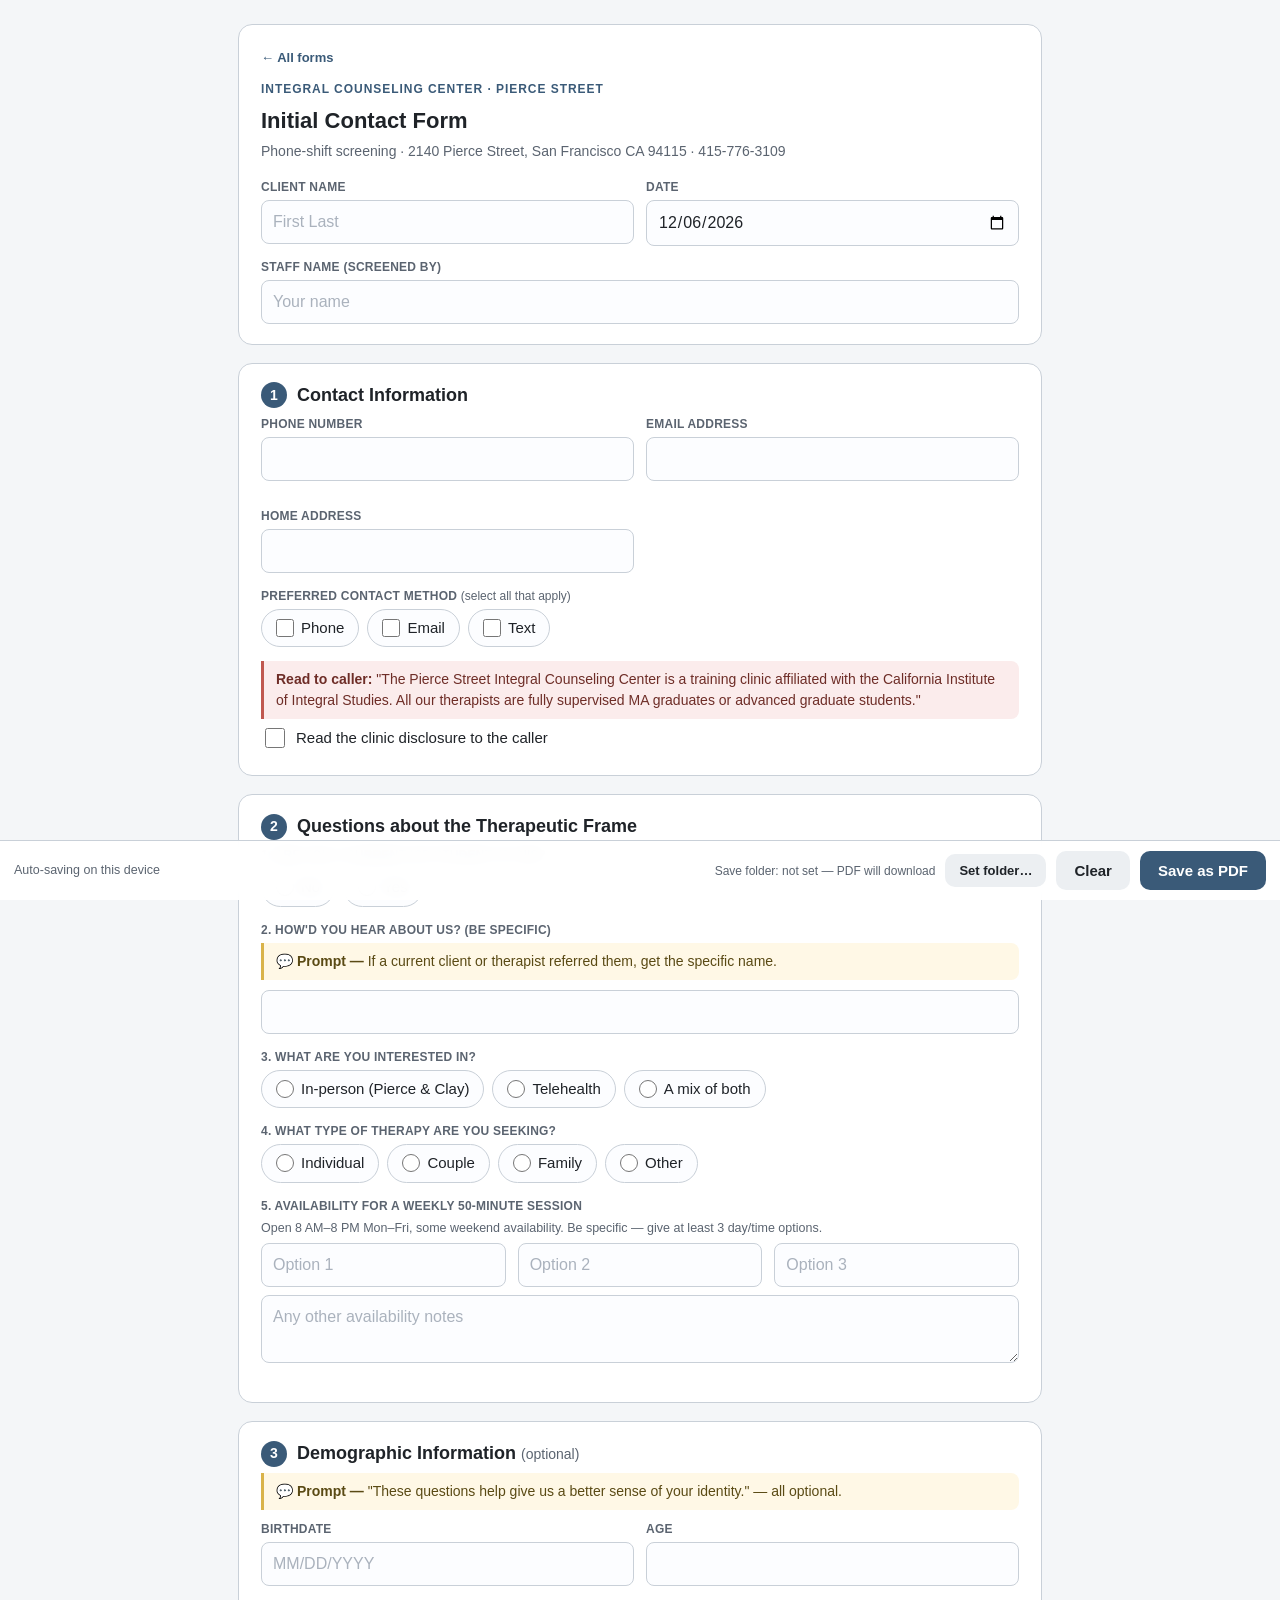
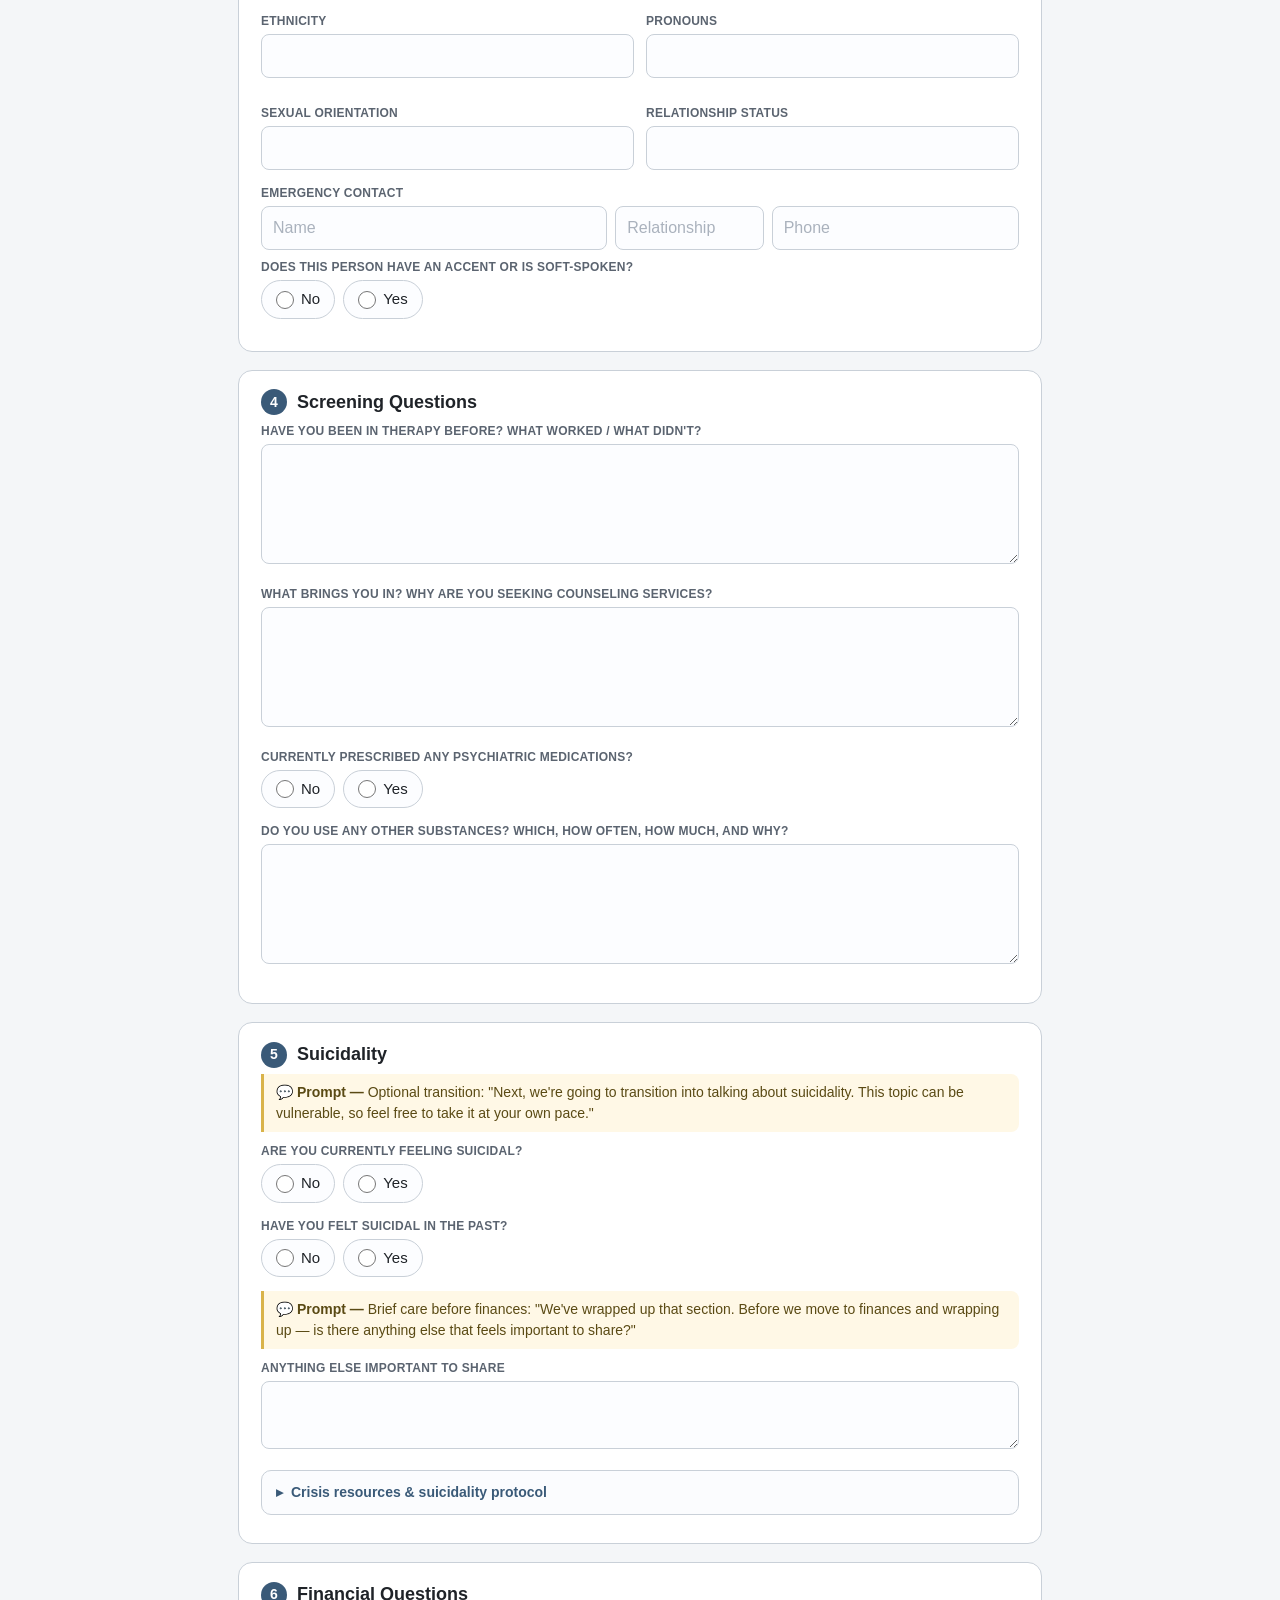
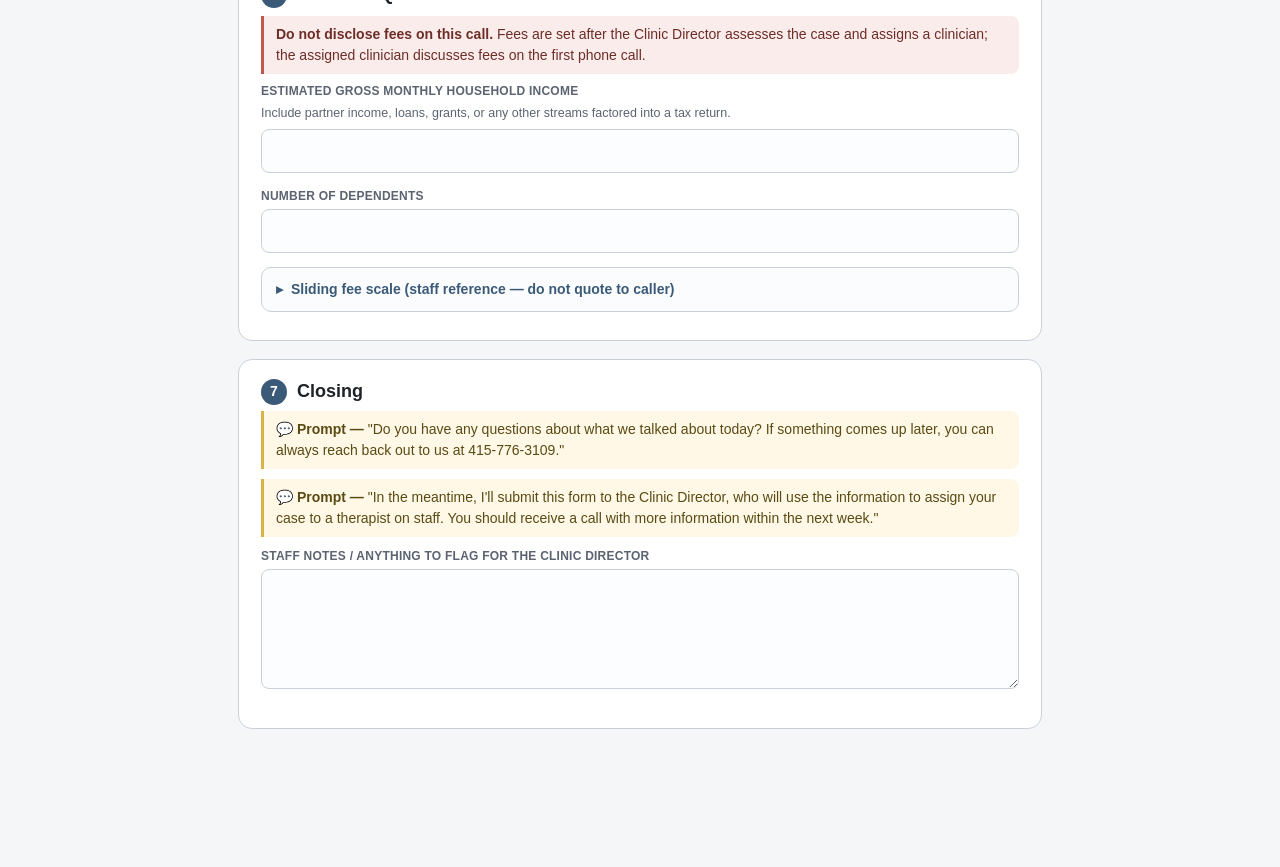
==== initial-contact.html @ 2754139c "Initial static forms app deployment setup" ====
<!DOCTYPE html>
<html lang="en">
<head>
<meta charset="utf-8">
<meta name="viewport" content="width=device-width, initial-scale=1.0">
<meta http-equiv="Content-Security-Policy" content="default-src 'self'; script-src 'self'; style-src 'self' 'unsafe-inline'; img-src 'self' data:; connect-src 'none'; base-uri 'none'; form-action 'none'">
<title>Initial Contact Form · Pierce St ICC</title>
<link rel="stylesheet" href="assets/clinic.css">
</head>
<body>
<div class="wrap">

  <!-- ============ HEADER ============ -->
  <header class="doc">
    <a class="backlink" href="index.html">← All forms</a>
    <div class="eyebrow">Integral Counseling Center · Pierce Street</div>
    <h1>Initial Contact Form</h1>
    <div class="sub">Phone-shift screening · 2140 Pierce Street, San Francisco CA 94115 · 415-776-3109</div>
    <div class="topgrid">
      <div><label class="lab">Client Name</label><input type="text" class="sm" id="f_client" data-field placeholder="First Last"></div>
      <div><label class="lab">Date</label><input type="date" class="sm" id="f_date" data-field data-default="today"></div>
      <div class="full"><label class="lab">Staff Name (screened by)</label><input type="text" class="sm" id="f_staff" data-field placeholder="Your name"></div>
    </div>
  </header>

  <!-- ============ CONTACT INFO ============ -->
  <section class="card">
    <div class="step"><span class="stepnum">1</span><h2>Contact Information</h2></div>
    <div class="two">
      <div class="field-block"><label class="lab">Phone Number</label><input type="tel" class="sm" id="c_phone" data-field></div>
      <div class="field-block"><label class="lab">Email Address</label><input type="email" class="sm" id="c_email" data-field></div>
      <div class="field-block full"><label class="lab">Home Address</label><input type="text" class="sm" id="c_addr" data-field></div>
    </div>
    <div class="field-block"><label class="lab">Preferred Contact Method <span style="font-weight:400;text-transform:none;letter-spacing:0;">(select all that apply)</span></label>
      <div class="radiorow">
        <label><input type="checkbox" id="c_pref_phone" data-field><span>Phone</span></label>
        <label><input type="checkbox" id="c_pref_email" data-field><span>Email</span></label>
        <label><input type="checkbox" id="c_pref_text" data-field><span>Text</span></label>
      </div>
    </div>
    <div class="warn"><b>Read to caller:</b> "The Pierce Street Integral Counseling Center is a training clinic affiliated with the California Institute of Integral Studies. All our therapists are fully supervised MA graduates or advanced graduate students."</div>
    <div class="chk"><input type="checkbox" id="c_disclosure" data-field><label for="c_disclosure">Read the clinic disclosure to the caller</label></div>
  </section>

  <!-- ============ THERAPEUTIC FRAME ============ -->
  <section class="card">
    <div class="step"><span class="stepnum">2</span><h2>Questions about the Therapeutic Frame</h2></div>

    <div class="field-block"><label class="lab">1. Are you a current ICP student at CIIS?</label>
      <div class="radiorow">
        <label><input type="radio" name="q_icp" value="No" data-field><span>No</span></label>
        <label><input type="radio" name="q_icp" value="Yes" data-field><span>Yes</span></label>
      </div>
      <div class="warn big" data-show-when="q_icp:Yes" hidden><b>⚠ Stop — refer out.</b> Current ICP students at CIIS cannot be seen at this clinic. Kindly refer them out and do not proceed with intake.</div>
    </div>

    <div class="field-block"><label class="lab">2. How'd you hear about us? (be specific)</label>
      <div class="prompt q">If a current client or therapist referred them, get the specific name.</div>
      <input type="text" class="sm" id="c_heard" data-field></div>

    <div class="field-block"><label class="lab">3. What are you interested in?</label>
      <div class="radiorow">
        <label><input type="radio" name="q_modality" value="In-person" data-field><span>In-person (Pierce &amp; Clay)</span></label>
        <label><input type="radio" name="q_modality" value="Telehealth" data-field><span>Telehealth</span></label>
        <label><input type="radio" name="q_modality" value="Mix" data-field><span>A mix of both</span></label>
      </div>
      <div class="reveal" data-show-when="q_modality:In-person;q_modality:Mix" hidden>
        <div class="warn"><b>In-person requires stairs.</b> The clinic is up multiple flights of stairs and cannot accommodate clients who can't climb them. If they can't, refer to <b>Golden Gate ICC · 415-561-0230</b>.</div>
        <div class="chk"><input type="checkbox" id="c_stairs" data-field><label for="c_stairs">Confirmed the client can climb multiple flights of stairs</label></div>
        <div class="chk"><input type="checkbox" id="c_goldengate" data-field><label for="c_goldengate">Client cannot climb stairs — referred to Golden Gate ICC (415-561-0230)</label></div>
      </div>
    </div>

    <div class="field-block"><label class="lab">4. What type of therapy are you seeking?</label>
      <div class="radiorow">
        <label><input type="radio" name="q_type" value="Individual" data-field><span>Individual</span></label>
        <label><input type="radio" name="q_type" value="Couple" data-field><span>Couple</span></label>
        <label><input type="radio" name="q_type" value="Family" data-field><span>Family</span></label>
        <label><input type="radio" name="q_type" value="Other" data-field><span>Other</span></label>
      </div>
      <div data-show-when="q_type:Other" hidden style="margin-top:8px;">
        <input type="text" class="sm" id="c_type_other" data-field placeholder="Describe 'Other'"></div>
    </div>

    <div class="field-block"><label class="lab">5. Availability for a weekly 50-minute session</label>
      <small class="hint">Open 8 AM–8 PM Mon–Fri, some weekend availability. Be specific — give at least 3 day/time options.</small>
      <div class="three">
        <input type="text" class="sm" id="c_slot1" data-field placeholder="Option 1">
        <input type="text" class="sm" id="c_slot2" data-field placeholder="Option 2">
        <input type="text" class="sm" id="c_slot3" data-field placeholder="Option 3">
      </div>
      <div class="field-block" style="margin-top:8px;"><textarea class="sm" id="c_avail_notes" data-field placeholder="Any other availability notes"></textarea></div>
    </div>

    <!-- Couple / Family conditional -->
    <div class="reveal" data-show-when="q_type:Couple;q_type:Family" hidden>
      <h3 style="margin-top:0;">For couples / family</h3>
      <div class="field-block"><label class="lab">Is everyone in the couple/family open to therapy?</label>
        <small class="hint">If not, we pause until everyone is ready.</small>
        <div class="radiorow">
          <label><input type="radio" name="q_all_open" value="Yes" data-field><span>Yes</span></label>
          <label><input type="radio" name="q_all_open" value="No" data-field><span>No</span></label>
        </div>
      </div>
      <label class="lab">Participants (name / age / contact)</label>
      <div class="rowset">
        <div class="prow"><input type="text" id="p1_name" data-field placeholder="Name"><input type="text" id="p1_age" data-field placeholder="Age"><input type="text" id="p1_contact" data-field placeholder="Contact"></div>
        <div class="prow"><input type="text" id="p2_name" data-field placeholder="Name"><input type="text" id="p2_age" data-field placeholder="Age"><input type="text" id="p2_contact" data-field placeholder="Contact"></div>
        <div class="prow"><input type="text" id="p3_name" data-field placeholder="Name"><input type="text" id="p3_age" data-field placeholder="Age"><input type="text" id="p3_contact" data-field placeholder="Contact"></div>
      </div>
    </div>

    <!-- Child client conditional (family) -->
    <div class="reveal" data-show-when="q_type:Family" hidden>
      <h3 style="margin-top:0;">For a child client</h3>
      <div class="field-block"><label class="lab">Primary caretaker(s) in the child's life</label><input type="text" class="sm" id="c_caretakers" data-field></div>
      <div class="field-block"><label class="lab">Brief description of the child's family structure</label><textarea class="sm" id="c_family_structure" data-field></textarea></div>
    </div>
  </section>

  <!-- ============ DEMOGRAPHICS ============ -->
  <section class="card">
    <div class="step"><span class="stepnum">3</span><h2>Demographic Information <span style="font-weight:400;color:var(--muted);font-size:14px;">(optional)</span></h2></div>
    <div class="prompt q">"These questions help give us a better sense of your identity." — all optional.</div>
    <div class="two">
      <div class="field-block"><label class="lab">Birthdate</label><input type="text" class="sm" id="d_birth" data-field placeholder="MM/DD/YYYY"></div>
      <div class="field-block"><label class="lab">Age</label><input type="text" class="sm" id="d_age" data-field data-age-of="d_birth"></div>
      <div class="field-block"><label class="lab">Ethnicity</label><input type="text" class="sm" id="d_ethnicity" data-field></div>
      <div class="field-block"><label class="lab">Pronouns</label><input type="text" class="sm" id="d_pronouns" data-field></div>
      <div class="field-block"><label class="lab">Sexual orientation</label><input type="text" class="sm" id="d_orientation" data-field></div>
      <div class="field-block"><label class="lab">Relationship status</label><input type="text" class="sm" id="d_relstatus" data-field></div>
    </div>
    <label class="lab">Emergency contact</label>
    <div class="rowset"><div class="prow">
      <input type="text" id="e_name" data-field placeholder="Name">
      <input type="text" id="e_rel" data-field placeholder="Relationship">
      <input type="text" id="e_phone" data-field placeholder="Phone">
    </div></div>
    <div class="field-block"><label class="lab">Does this person have an accent or is soft-spoken?</label>
      <div class="radiorow">
        <label><input type="radio" name="e_soft" value="No" data-field><span>No</span></label>
        <label><input type="radio" name="e_soft" value="Yes" data-field><span>Yes</span></label>
      </div>
    </div>
  </section>

  <!-- ============ SCREENING ============ -->
  <section class="card">
    <div class="step"><span class="stepnum">4</span><h2>Screening Questions</h2></div>
    <div class="field-block"><label class="lab">Have you been in therapy before? What worked / what didn't?</label>
      <textarea class="lg" id="s_prior" data-field></textarea></div>
    <div class="field-block"><label class="lab">What brings you in? Why are you seeking counseling services?</label>
      <textarea class="lg" id="s_bringsin" data-field></textarea></div>
    <div class="reveal" data-show-when="q_type:Couple" hidden>
      <div class="field-block" style="margin:0;"><label class="lab">For couples — do disagreements ever become physical?</label>
        <textarea class="sm" id="s_conflict" data-field></textarea></div>
    </div>
    <div class="field-block"><label class="lab">Currently prescribed any psychiatric medications?</label>
      <div class="radiorow">
        <label><input type="radio" name="q_meds" value="No" data-field><span>No</span></label>
        <label><input type="radio" name="q_meds" value="Yes" data-field><span>Yes</span></label>
      </div>
      <div data-show-when="q_meds:Yes" hidden style="margin-top:8px;">
        <input type="text" class="sm" id="s_meds_detail" data-field placeholder="Which medications / prescriber"></div>
    </div>
    <div class="field-block"><label class="lab">Do you use any other substances? Which, how often, how much, and why?</label>
      <textarea class="lg" id="s_substances" data-field></textarea></div>
  </section>

  <!-- ============ SUICIDALITY ============ -->
  <section class="card">
    <div class="step"><span class="stepnum">5</span><h2>Suicidality</h2></div>
    <div class="prompt q">Optional transition: "Next, we're going to transition into talking about suicidality. This topic can be vulnerable, so feel free to take it at your own pace."</div>

    <div class="field-block"><label class="lab">Are you currently feeling suicidal?</label>
      <div class="radiorow">
        <label><input type="radio" name="q_si_current" value="No" data-field><span>No</span></label>
        <label><input type="radio" name="q_si_current" value="Yes" data-field><span>Yes</span></label>
      </div>
      <div class="warn big" data-show-when="q_si_current:Yes" hidden>
        <b>⚠ Provide crisis resources now.</b> Suicide &amp; Crisis Lifeline <b>988</b> · SF Suicide Prevention <b>(415) 781-0500</b>.
        After the call, contact Director <b>Lisa Garbus (415) 279-4079</b>. See the crisis protocol below.
      </div>
    </div>

    <div class="field-block"><label class="lab">Have you felt suicidal in the past?</label>
      <div class="radiorow">
        <label><input type="radio" name="q_si_past" value="No" data-field><span>No</span></label>
        <label><input type="radio" name="q_si_past" value="Yes" data-field><span>Yes</span></label>
      </div>
    </div>

    <div class="reveal" data-show-when="q_si_current:Yes;q_si_past:Yes" hidden>
      <label class="lab">Context — ideation, plan, means, time</label>
      <div class="prompt q">"Would you be open to sharing what that was like?" · thoughts of harming self/others? · suicide as a way to deal with unbearable stress? · a plan? · the means to carry it out? a time?</div>
      <textarea class="lg" id="s_si_context" data-field></textarea>
    </div>

    <div class="prompt q">Brief care before finances: "We've wrapped up that section. Before we move to finances and wrapping up — is there anything else that feels important to share?"</div>
    <div class="field-block"><label class="lab">Anything else important to share</label><textarea class="sm" id="s_anything" data-field></textarea></div>

    <details class="ref">
      <summary>Crisis resources &amp; suicidality protocol</summary>
      <div class="ref-body">
        <p><b>Suicide Prevention &amp; Crisis Line</b> — (415) 781-0500 or 988</p>
        <p><b>Mobile Crisis</b> — (415) 255-3610</p>
        <p><b>SF General (Psychiatric Emergency Services)</b> — (415) 206-8125 · 24-hour, Potrero between 22nd &amp; 23rd</p>
        <p><b>Westside Crisis Line</b> — (415) 353-5050 · 9am–9pm (no clients after 7pm)</p>
        <p style="margin-top:10px;"><b>If currently suicidal with plan &amp; means:</b> ask directly whether they're concerned they might act. Assess support system — anyone to call, anyone with them now, anything that would help. If appropriate, seek a commitment not to act before calling someone who can help. Provide the numbers above and <b>call the Center Director(s) / supervisors immediately.</b></p>
      </div>
    </details>
  </section>

  <!-- ============ FINANCIAL ============ -->
  <section class="card">
    <div class="step"><span class="stepnum">6</span><h2>Financial Questions</h2></div>
    <div class="warn"><b>Do not disclose fees on this call.</b> Fees are set after the Clinic Director assesses the case and assigns a clinician; the assigned clinician discusses fees on the first phone call.</div>
    <div class="field-block"><label class="lab">Estimated gross monthly household income</label>
      <small class="hint">Include partner income, loans, grants, or any other streams factored into a tax return.</small>
      <input type="text" class="sm" id="fin_income" data-field></div>
    <div class="field-block"><label class="lab">Number of dependents</label><input type="text" class="sm" id="fin_deps" data-field></div>

    <details class="ref">
      <summary>Sliding fee scale (staff reference — do not quote to caller)</summary>
      <div class="ref-body">
        <div class="tablescroll"><table class="fee">
          <tr><th>Gross monthly income</th><th>self</th><th>+1</th><th>+2</th><th>+3</th><th>+4</th></tr>
          <tr><td>$1500 or under</td><td>35</td><td>35</td><td>35</td><td>35</td><td>35</td></tr>
          <tr><td>$1501–2100</td><td>35</td><td>35</td><td>35</td><td>35</td><td>35</td></tr>
          <tr><td>$2101–2700</td><td>40</td><td>35</td><td>35</td><td>35</td><td>35</td></tr>
          <tr><td>$2701–3000</td><td>45</td><td>40</td><td>40</td><td>35</td><td>35</td></tr>
          <tr><td>$3001–3300</td><td>50</td><td>45</td><td>40</td><td>35</td><td>35</td></tr>
          <tr><td>$3301–3600</td><td>55</td><td>50</td><td>45</td><td>40</td><td>35</td></tr>
          <tr><td>$3601–3900</td><td>60</td><td>55</td><td>50</td><td>45</td><td>40</td></tr>
          <tr><td>$3901–4200</td><td>65</td><td>60</td><td>55</td><td>50</td><td>45</td></tr>
          <tr><td>$4201–4500</td><td>70</td><td>65</td><td>55</td><td>45</td><td>40</td></tr>
          <tr><td>$4501–4800</td><td>75</td><td>70</td><td>60</td><td>50</td><td>40</td></tr>
          <tr><td>$4801–5100</td><td>80</td><td>75</td><td>65</td><td>55</td><td>45</td></tr>
          <tr><td>$5101–5400</td><td>85</td><td>80</td><td>70</td><td>60</td><td>50</td></tr>
          <tr><td>$5401–5700</td><td>90</td><td>85</td><td>75</td><td>65</td><td>55</td></tr>
          <tr><td>$5701–6000</td><td>95</td><td>90</td><td>80</td><td>70</td><td>60</td></tr>
          <tr><td>$6001–6300</td><td>100</td><td>95</td><td>85</td><td>75</td><td>65</td></tr>
          <tr><td>$6301–6600</td><td>110</td><td>100</td><td>90</td><td>80</td><td>70</td></tr>
          <tr><td>$6601–6900</td><td>115</td><td>105</td><td>95</td><td>85</td><td>75</td></tr>
          <tr><td>$6901–7200</td><td>120</td><td>110</td><td>100</td><td>90</td><td>80</td></tr>
          <tr><td>$7201–7500</td><td>130</td><td>120</td><td>110</td><td>100</td><td>90</td></tr>
          <tr><td>$7501–7800</td><td>135</td><td>125</td><td>115</td><td>110</td><td>100</td></tr>
          <tr><td>$7801–8100</td><td>140</td><td>130</td><td>120</td><td>115</td><td>110</td></tr>
          <tr><td>$8101–8400</td><td>145</td><td>140</td><td>130</td><td>120</td><td>115</td></tr>
          <tr><td>$8401–8700</td><td>150</td><td>145</td><td>140</td><td>135</td><td>130</td></tr>
          <tr><td>$8701 or higher</td><td>160</td><td>155</td><td>150</td><td>145</td><td>140</td></tr>
        </table></div>
        <p><b>We are unable to accept Medi-Cal.</b> Clients pay in full at each session; we provide a monthly superbill they may submit to their insurance for possible reimbursement.</p>
      </div>
    </details>
  </section>

  <!-- ============ CLOSING ============ -->
  <section class="card">
    <div class="step"><span class="stepnum">7</span><h2>Closing</h2></div>
    <div class="prompt q">"Do you have any questions about what we talked about today? If something comes up later, you can always reach back out to us at 415-776-3109."</div>
    <div class="prompt q">"In the meantime, I'll submit this form to the Clinic Director, who will use the information to assign your case to a therapist on staff. You should receive a call with more information within the next week."</div>
    <div class="field-block"><label class="lab">Staff notes / anything to flag for the Clinic Director</label><textarea class="lg" id="c_staffnotes" data-field></textarea></div>
  </section>

</div>

<!-- ============ ACTION BAR ============ -->
<div class="bar">
  <span class="status" id="status">Auto-saving on this device</span>
  <span class="folder">Save folder: <span id="folderLabel">not set — PDF will download</span></span>
  <button class="btn-folder" id="folderBtn" type="button">Set folder…</button>
  <button class="btn-clear" id="clearBtn" type="button">Clear</button>
  <button class="btn-pdf" id="pdfBtn" type="button">Save as PDF</button>
</div>

<script src="vendor/jspdf.umd.min.js"></script>
<script src="assets/pdf.js"></script>
<script src="data/ic-schema.js"></script>
<script src="assets/forms.js"></script>
</body>
</html>
---- assets/clinic.css ----
/* ============================================================
   Pierce St ICC Forms App — shared design system
   Ported from the "First Session — Intake Form" and extended
   for real form controls, landing cards, flag callouts, and
   collapsible staff reference helpers.
   ============================================================ */
:root{
  --ink:#1f2328; --muted:#5b6470; --line:#c9d0d8; --accent:#3a5a78;
  --tint:#eef3f7; --promptbg:#fff8e6; --promptbar:#d9b34a; --warnbg:#fbecec; --warnbar:#c0584f;
  --field:#fcfdff; --ok:#2f7d4f;
}
*{box-sizing:border-box;}
html,body{margin:0;padding:0;}
body{
  font-family:-apple-system,BlinkMacSystemFont,"Segoe UI",Helvetica,Arial,sans-serif;
  color:var(--ink); line-height:1.5; background:#f4f6f8;
  font-size:16px; -webkit-text-size-adjust:100%;
}
a{color:var(--accent);}
.wrap{max-width:840px; margin:0 auto; padding:24px 18px 120px;}

/* ---------- header / letterhead ---------- */
header.doc{
  background:#fff; border:1px solid var(--line); border-radius:14px;
  padding:20px 22px; margin-bottom:18px;
}
header.doc .eyebrow{font-size:12px; font-weight:700; letter-spacing:.08em; text-transform:uppercase; color:var(--accent); margin:0 0 6px;}
header.doc h1{font-size:22px; margin:0 0 4px;}
header.doc .sub{color:var(--muted); font-size:14px; margin-bottom:16px;}
.backlink{display:inline-flex; align-items:center; gap:6px; font-size:13px; font-weight:600; color:var(--accent); text-decoration:none; margin-bottom:12px;}
.backlink:hover{text-decoration:underline;}

.topgrid{display:grid; grid-template-columns:1fr 1fr; gap:12px;}
.topgrid .full{grid-column:1 / -1;}

/* ---------- labels + fields ---------- */
label.lab{display:block; font-size:12px; font-weight:700; letter-spacing:.02em;
  text-transform:uppercase; color:var(--muted); margin:0 0 4px;}

/* Real form controls styled to look like the original .fld boxes */
.fld,
input[type=text], input[type=tel], input[type=email], input[type=date], input[type=number],
textarea, select{
  width:100%;
  border:1px solid var(--line); background:var(--field); border-radius:8px;
  padding:9px 11px; font-size:16px; color:var(--ink); line-height:1.5;
  font-family:inherit; outline:none; -webkit-appearance:none; appearance:none;
}
input:focus, textarea:focus, select:focus{
  border-color:var(--accent); box-shadow:0 0 0 3px rgba(58,90,120,.12);
}
input::placeholder, textarea::placeholder{color:#aab2bd;}
input[type=date]{-webkit-appearance:none;}
select{
  background-image:url("data:image/svg+xml;utf8,<svg xmlns='http://www.w3.org/2000/svg' width='12' height='8' viewBox='0 0 12 8'><path fill='%235b6470' d='M1 1l5 5 5-5'/></svg>");
  background-repeat:no-repeat; background-position:right 12px center; padding-right:34px;
}
textarea{min-height:84px; resize:vertical;}
textarea.sm{min-height:44px;}
textarea.lg{min-height:120px;}
textarea.xl{min-height:150px;}
input.sm, .fld.sm{min-height:38px;}

/* ---------- cards / steps ---------- */
section.card{
  background:#fff; border:1px solid var(--line); border-radius:14px;
  padding:18px 22px; margin-bottom:18px;
}
.step{display:flex; align-items:center; gap:10px; margin:0 0 6px;}
.stepnum{
  flex:0 0 auto; width:26px; height:26px; border-radius:50%;
  background:var(--accent); color:#fff; font-size:14px; font-weight:700;
  display:flex; align-items:center; justify-content:center;
}
h2{font-size:18px; margin:0;}
.lede{color:var(--muted); font-size:14px; margin:2px 0 14px 36px;}
h3{font-size:15px; margin:18px 0 8px; color:var(--accent); border-bottom:1px solid var(--tint); padding-bottom:4px;}
.field-block{margin:0 0 14px;}
small.hint{display:block; color:var(--muted); font-size:12.5px; margin:2px 0 6px;}

/* ---------- admin list ---------- */
ul.admin{list-style:none; margin:0; padding:0;}
ul.admin > li{
  border-left:3px solid var(--accent); background:var(--tint);
  border-radius:0 8px 8px 0; padding:10px 14px; margin:0 0 10px;
}
ul.admin > li b{display:block; margin-bottom:2px;}
ul.admin ul{margin:6px 0 0 18px; padding:0;}
ul.admin ul li{margin:2px 0;}

/* ---------- prompt / warn callouts ---------- */
.prompt{
  background:var(--promptbg); border-left:3px solid var(--promptbar);
  border-radius:0 8px 8px 0; padding:8px 12px; margin:4px 0 10px;
  font-size:14px; color:#5a4a14;
}
.prompt.q:before{content:"💬 Prompt — "; font-weight:700;}
.warn{
  background:var(--warnbg); border-left:3px solid var(--warnbar);
  border-radius:0 8px 8px 0; padding:8px 12px; margin:8px 0; font-size:14px; color:#6e2d27;
}
.warn b{color:#6e2d27;}
.warn.big{font-size:15px; padding:12px 14px;}
.warn a{color:#8a352c; font-weight:700;}

/* conditional reveal blocks default hidden; JS toggles [hidden] */
[data-show-when][hidden]{display:none;}
.reveal{
  border-left:3px solid var(--accent); background:var(--tint);
  border-radius:0 8px 8px 0; padding:12px 14px; margin:8px 0 12px;
}
.reveal > :first-child{margin-top:0;}
.reveal > :last-child{margin-bottom:0;}

/* ---------- checkboxes / radios ---------- */
.chk{display:flex; align-items:flex-start; gap:8px; margin:6px 0; font-size:15px;}
.chk input{width:20px; height:20px; margin-top:1px; flex:0 0 auto; accent-color:var(--accent);}
.radiorow{display:flex; flex-wrap:wrap; gap:8px; margin:4px 0;}
.radiorow label{
  display:inline-flex; align-items:center; gap:7px; cursor:pointer;
  border:1px solid var(--line); background:var(--field); border-radius:999px;
  padding:7px 14px; font-size:15px;
}
.radiorow label:hover{border-color:var(--accent);}
.radiorow input{width:18px; height:18px; accent-color:var(--accent); margin:0;}
.radiorow input:checked + span{font-weight:600; color:var(--accent);}

/* ---------- grids ---------- */
.two{display:grid; grid-template-columns:1fr 1fr; gap:12px;}
.three{display:grid; grid-template-columns:1fr 1fr 1fr; gap:12px;}

/* ---------- participant rows ---------- */
.rowset .prow{display:grid; grid-template-columns:1.4fr .6fr 1fr; gap:8px; margin-bottom:8px;}

/* ---------- collapsible staff reference helpers ---------- */
details.ref{
  border:1px solid var(--line); border-radius:10px; background:#fbfcfe;
  padding:0; margin:10px 0;
}
details.ref > summary{
  cursor:pointer; padding:11px 14px; font-weight:600; font-size:14px; color:var(--accent);
  list-style:none; display:flex; align-items:center; gap:8px;
}
details.ref > summary::-webkit-details-marker{display:none;}
details.ref > summary:before{content:"▸"; transition:transform .15s;}
details.ref[open] > summary:before{transform:rotate(90deg);}
details.ref .ref-body{padding:0 14px 14px; font-size:13.5px; color:var(--ink);}
details.ref .ref-body p{margin:6px 0;}
table.fee{border-collapse:collapse; width:100%; font-size:12px; margin:6px 0;}
table.fee th, table.fee td{border:1px solid var(--line); padding:4px 6px; text-align:center;}
table.fee th{background:var(--tint); color:var(--ink);}
table.fee td:first-child, table.fee th:first-child{text-align:left; white-space:nowrap;}
.tablescroll{overflow-x:auto;}

/* ---------- landing page ---------- */
.cardgrid{display:grid; grid-template-columns:1fr 1fr; gap:16px; margin:6px 0 18px;}
a.formcard{
  display:block; text-decoration:none; color:inherit;
  background:#fff; border:1px solid var(--line); border-radius:14px; padding:22px 22px 20px;
  transition:border-color .15s, box-shadow .15s, transform .05s;
}
a.formcard:hover{border-color:var(--accent); box-shadow:0 6px 20px rgba(31,35,40,.08);}
a.formcard:active{transform:translateY(1px);}
a.formcard .ic{font-size:26px; margin-bottom:10px;}
a.formcard h2{font-size:18px; margin:0 0 6px; color:var(--accent);}
a.formcard p{margin:0; color:var(--muted); font-size:14px;}
a.formcard .who{display:inline-block; margin-top:12px; font-size:12px; font-weight:700; letter-spacing:.03em; text-transform:uppercase; color:var(--muted); background:var(--tint); border-radius:999px; padding:4px 10px;}
.privacy{
  background:var(--tint); border:1px solid var(--line); border-radius:12px;
  padding:14px 16px; font-size:13.5px; color:var(--muted); margin-top:6px;
}
.privacy b{color:var(--ink);}

/* ---------- sticky action bar ---------- */
.bar{
  position:fixed; left:0; right:0; bottom:0; z-index:50;
  background:rgba(255,255,255,.94); backdrop-filter:blur(8px);
  border-top:1px solid var(--line); padding:10px 14px;
  display:flex; gap:10px; align-items:center; justify-content:center; flex-wrap:wrap;
}
.bar .status{font-size:12.5px; color:var(--muted); margin-right:auto;}
.bar .folder{font-size:12px; color:var(--muted);}
button{
  font-size:15px; font-weight:600; border:none; border-radius:10px;
  padding:11px 18px; cursor:pointer; font-family:inherit;
}
.btn-pdf{background:var(--accent); color:#fff;}
.btn-pdf:hover{background:#31506b;}
.btn-clear{background:#eceff2; color:var(--ink);}
.btn-folder{background:#eceff2; color:var(--ink); font-size:13px; padding:9px 14px;}

/* ---------- responsive ---------- */
@media (max-width:600px){
  .topgrid,.two,.three,.cardgrid{grid-template-columns:1fr;}
  .rowset .prow{grid-template-columns:1fr;}
}
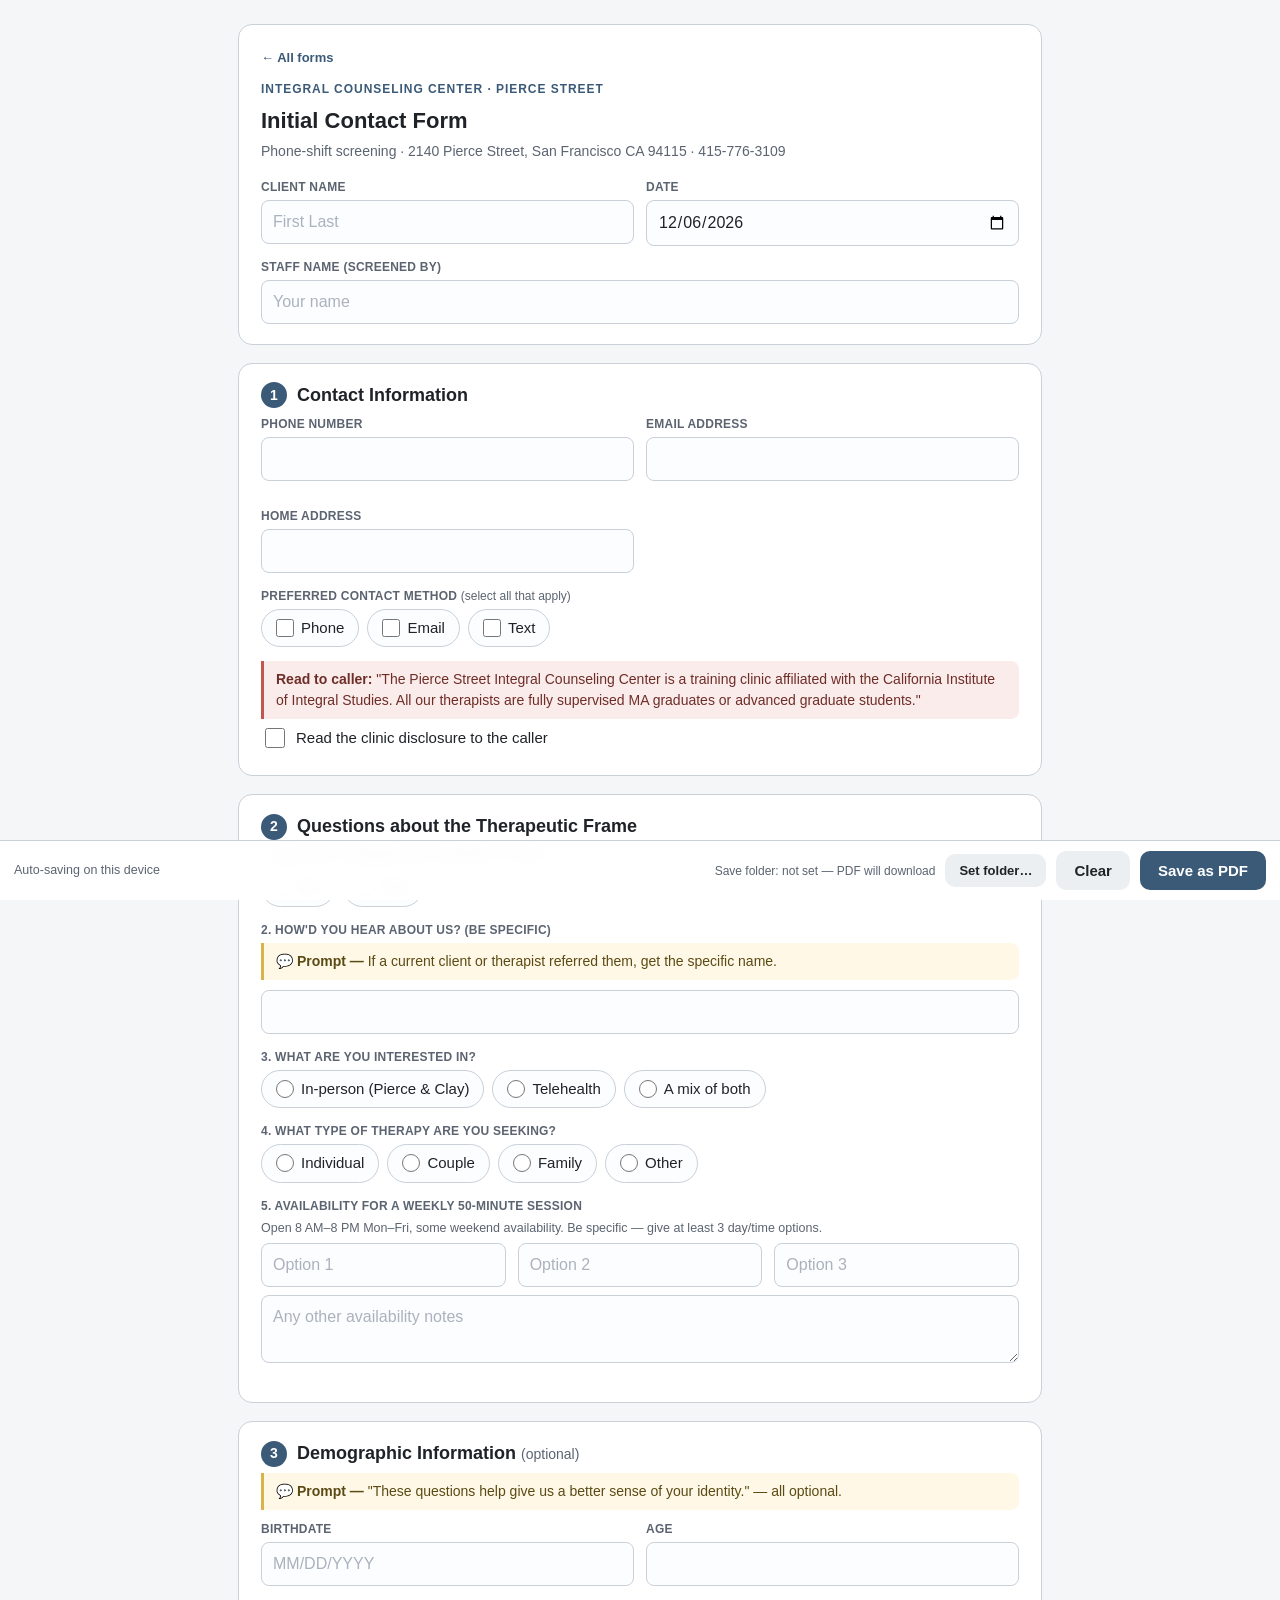
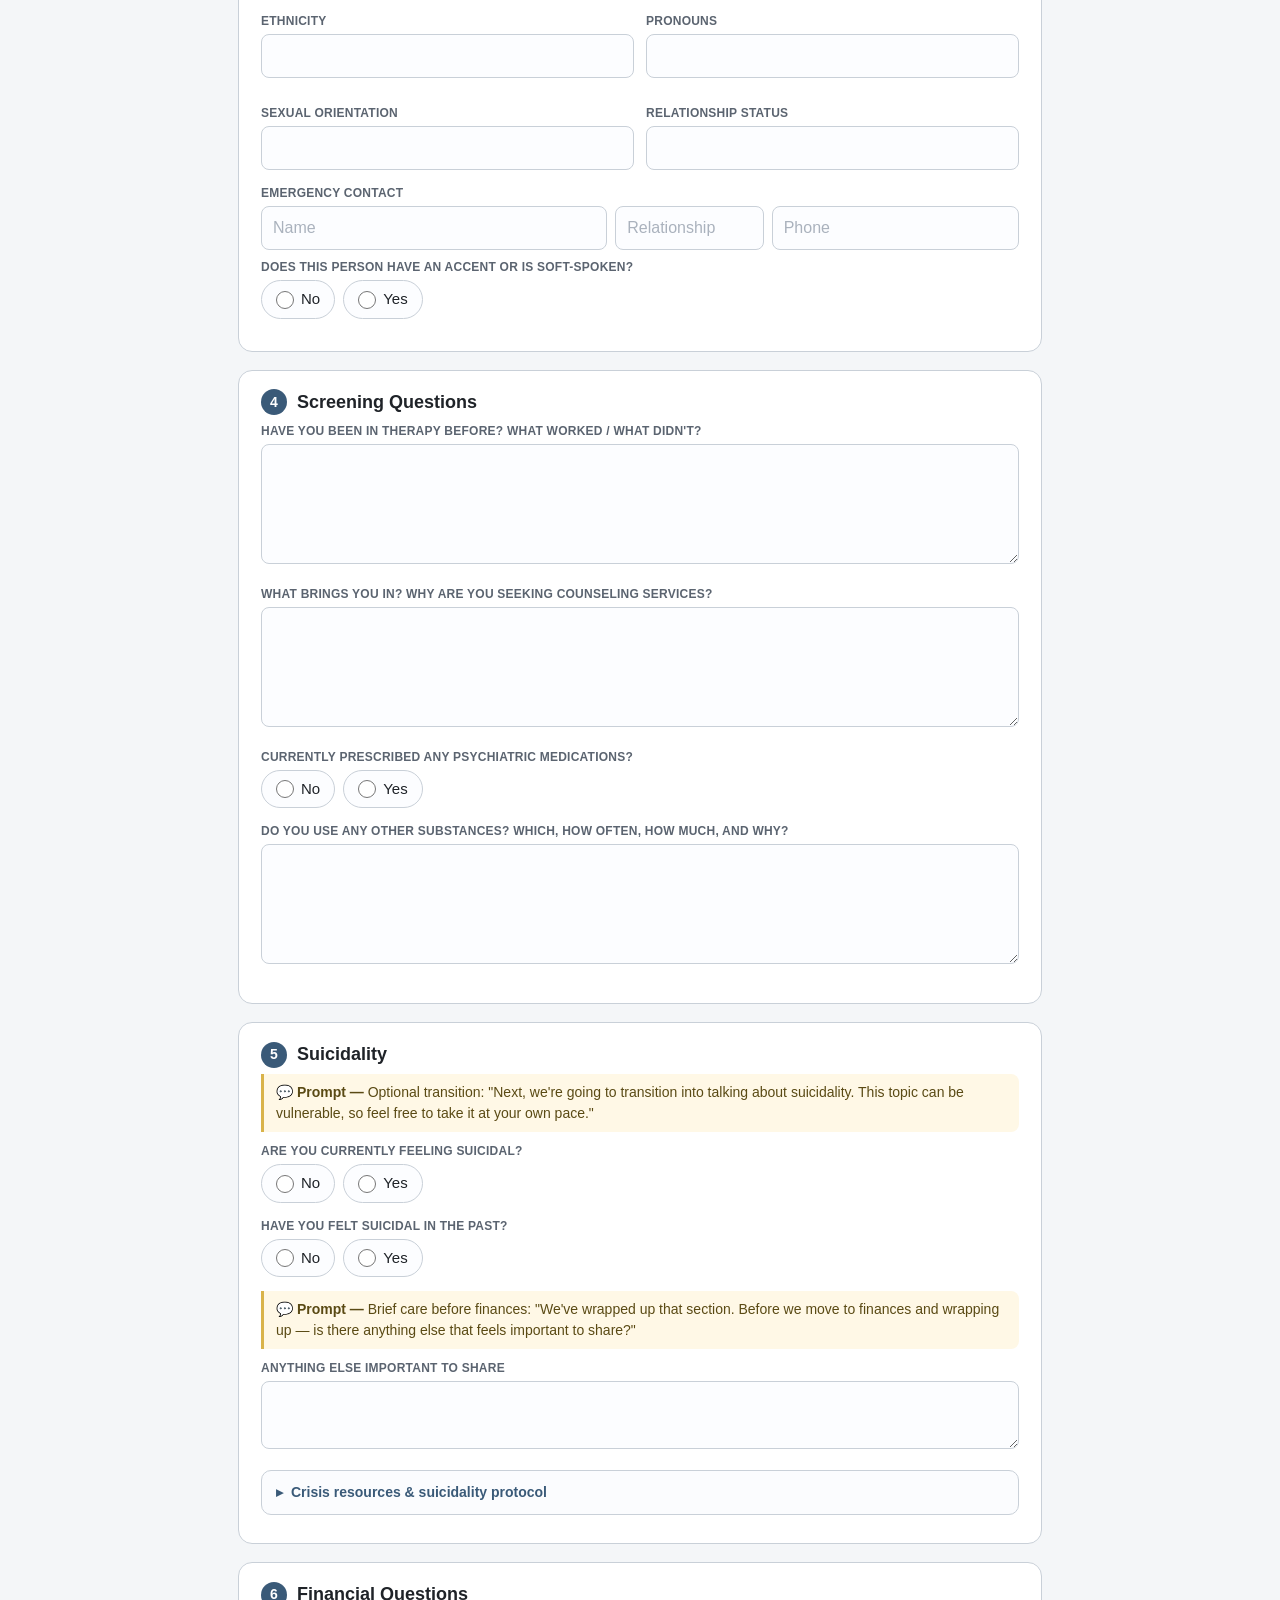
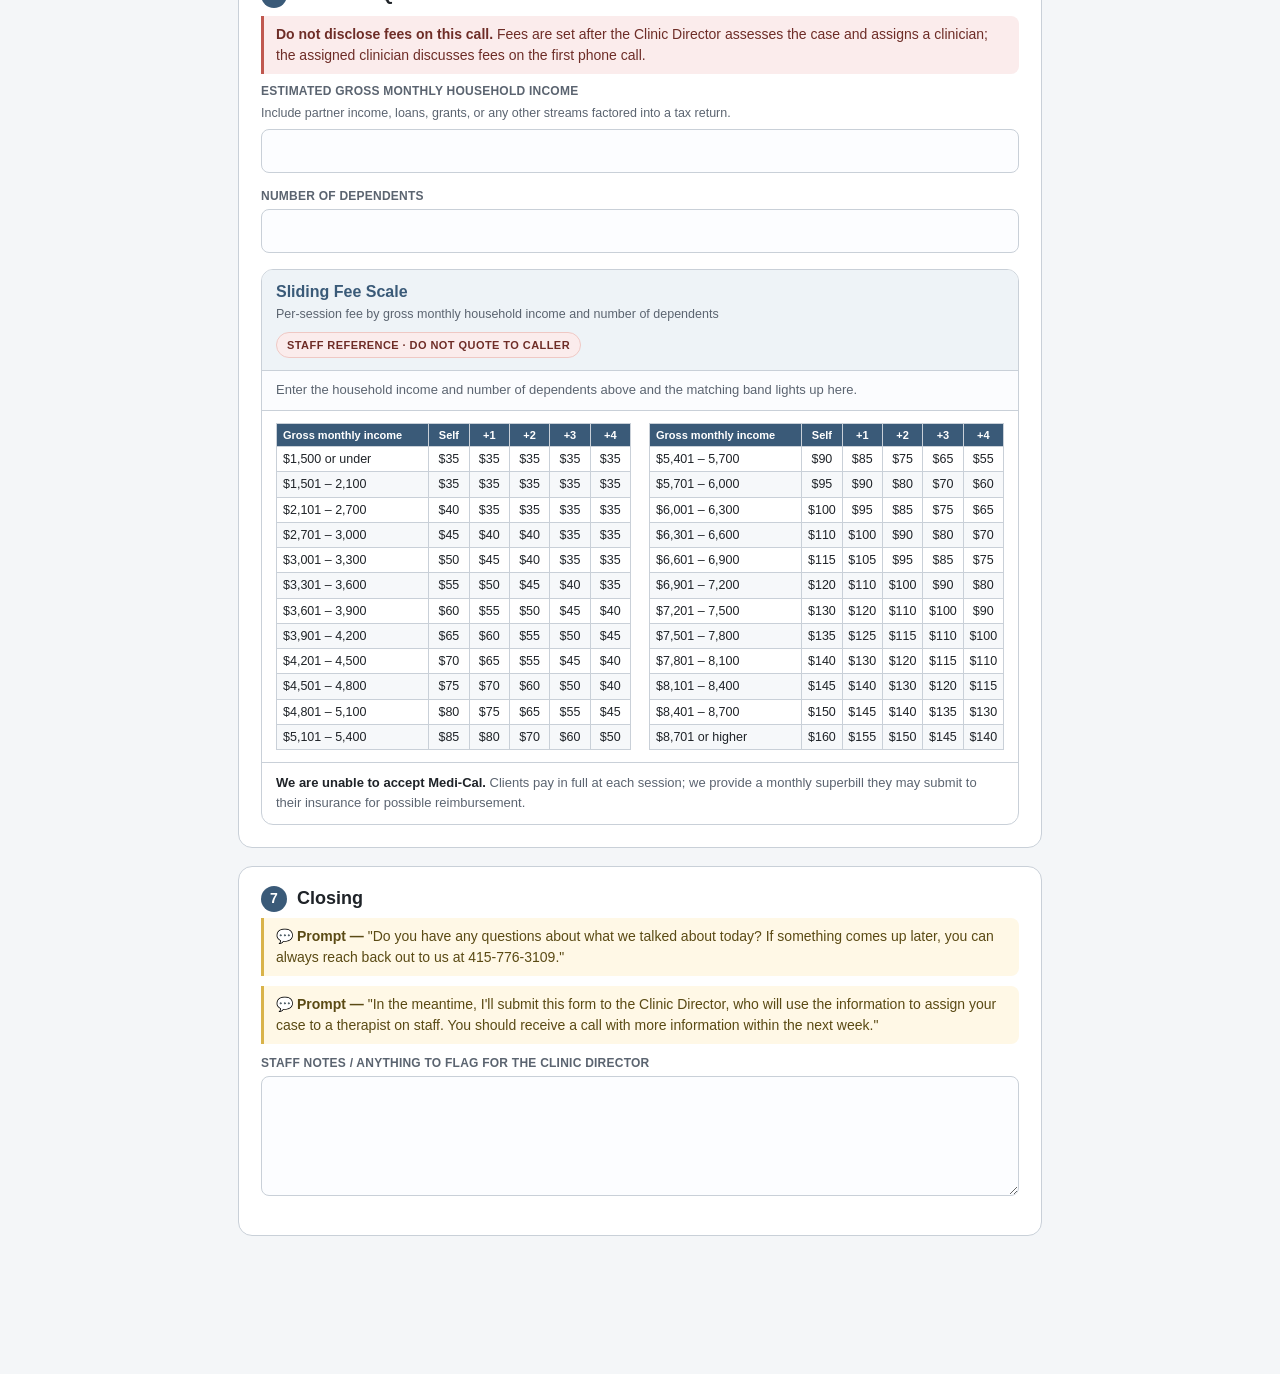
==== commit 4dcadfe3: "Make the sliding fee scale visible and add it to the PDF - Replace the collapsed fee-scale dropdown " ====
--- a/initial-contact.html
+++ b/initial-contact.html
@@ -220,39 +220,8 @@
       <input type="text" class="sm" id="fin_income" data-field></div>
     <div class="field-block"><label class="lab">Number of dependents</label><input type="text" class="sm" id="fin_deps" data-field></div>
 
-    <details class="ref">
-      <summary>Sliding fee scale (staff reference — do not quote to caller)</summary>
-      <div class="ref-body">
-        <div class="tablescroll"><table class="fee">
-          <tr><th>Gross monthly income</th><th>self</th><th>+1</th><th>+2</th><th>+3</th><th>+4</th></tr>
-          <tr><td>$1500 or under</td><td>35</td><td>35</td><td>35</td><td>35</td><td>35</td></tr>
-          <tr><td>$1501–2100</td><td>35</td><td>35</td><td>35</td><td>35</td><td>35</td></tr>
-          <tr><td>$2101–2700</td><td>40</td><td>35</td><td>35</td><td>35</td><td>35</td></tr>
-          <tr><td>$2701–3000</td><td>45</td><td>40</td><td>40</td><td>35</td><td>35</td></tr>
-          <tr><td>$3001–3300</td><td>50</td><td>45</td><td>40</td><td>35</td><td>35</td></tr>
-          <tr><td>$3301–3600</td><td>55</td><td>50</td><td>45</td><td>40</td><td>35</td></tr>
-          <tr><td>$3601–3900</td><td>60</td><td>55</td><td>50</td><td>45</td><td>40</td></tr>
-          <tr><td>$3901–4200</td><td>65</td><td>60</td><td>55</td><td>50</td><td>45</td></tr>
-          <tr><td>$4201–4500</td><td>70</td><td>65</td><td>55</td><td>45</td><td>40</td></tr>
-          <tr><td>$4501–4800</td><td>75</td><td>70</td><td>60</td><td>50</td><td>40</td></tr>
-          <tr><td>$4801–5100</td><td>80</td><td>75</td><td>65</td><td>55</td><td>45</td></tr>
-          <tr><td>$5101–5400</td><td>85</td><td>80</td><td>70</td><td>60</td><td>50</td></tr>
-          <tr><td>$5401–5700</td><td>90</td><td>85</td><td>75</td><td>65</td><td>55</td></tr>
-          <tr><td>$5701–6000</td><td>95</td><td>90</td><td>80</td><td>70</td><td>60</td></tr>
-          <tr><td>$6001–6300</td><td>100</td><td>95</td><td>85</td><td>75</td><td>65</td></tr>
-          <tr><td>$6301–6600</td><td>110</td><td>100</td><td>90</td><td>80</td><td>70</td></tr>
-          <tr><td>$6601–6900</td><td>115</td><td>105</td><td>95</td><td>85</td><td>75</td></tr>
-          <tr><td>$6901–7200</td><td>120</td><td>110</td><td>100</td><td>90</td><td>80</td></tr>
-          <tr><td>$7201–7500</td><td>130</td><td>120</td><td>110</td><td>100</td><td>90</td></tr>
-          <tr><td>$7501–7800</td><td>135</td><td>125</td><td>115</td><td>110</td><td>100</td></tr>
-          <tr><td>$7801–8100</td><td>140</td><td>130</td><td>120</td><td>115</td><td>110</td></tr>
-          <tr><td>$8101–8400</td><td>145</td><td>140</td><td>130</td><td>120</td><td>115</td></tr>
-          <tr><td>$8401–8700</td><td>150</td><td>145</td><td>140</td><td>135</td><td>130</td></tr>
-          <tr><td>$8701 or higher</td><td>160</td><td>155</td><td>150</td><td>145</td><td>140</td></tr>
-        </table></div>
-        <p><b>We are unable to accept Medi-Cal.</b> Clients pay in full at each session; we provide a monthly superbill they may submit to their insurance for possible reimbursement.</p>
-      </div>
-    </details>
+    <!-- Sliding fee scale: rendered from FORM.feeScale by data/ic-schema.js enhance() -->
+    <div class="feescale" data-fee-scale></div>
   </section>
 
   <!-- ============ CLOSING ============ -->
--- a/assets/clinic.css
+++ b/assets/clinic.css
@@ -146,11 +146,36 @@
 details.ref[open] > summary:before{transform:rotate(90deg);}
 details.ref .ref-body{padding:0 14px 14px; font-size:13.5px; color:var(--ink);}
 details.ref .ref-body p{margin:6px 0;}
-table.fee{border-collapse:collapse; width:100%; font-size:12px; margin:6px 0;}
-table.fee th, table.fee td{border:1px solid var(--line); padding:4px 6px; text-align:center;}
-table.fee th{background:var(--tint); color:var(--ink);}
-table.fee td:first-child, table.fee th:first-child{text-align:left; white-space:nowrap;}
 .tablescroll{overflow-x:auto;}
+
+/* ---------- sliding fee scale (always visible; rendered by the form's enhance() hook) ---------- */
+.feescale{border:1px solid var(--line); border-radius:12px; background:#fff; margin:16px 0 4px; overflow:hidden;}
+.feescale-head{
+  display:flex; align-items:flex-start; justify-content:space-between; flex-wrap:wrap; gap:8px 14px;
+  padding:12px 14px; background:var(--tint); border-bottom:1px solid var(--line);
+}
+.feescale-title{font-size:16px; font-weight:700; color:var(--accent); line-height:1.3;}
+.feescale-sub{font-size:12.5px; color:var(--muted); margin-top:2px;}
+.feescale-badge{
+  flex:0 0 auto; align-self:center; font-size:11px; font-weight:700; letter-spacing:.04em; text-transform:uppercase;
+  color:#6e2d27; background:var(--warnbg); border:1px solid #efc8c4; border-radius:999px; padding:4px 10px; white-space:nowrap;
+}
+.feescale-lookup{padding:10px 14px; background:var(--promptbg); border-bottom:1px solid #eadfb8; font-size:14px; color:#5a4a14; line-height:1.45;}
+.feescale-lookup b{font-size:17px; color:#3d3200;}
+.feescale-lookup.idle{background:#fbfcfe; border-bottom-color:var(--line); color:var(--muted); font-size:13px;}
+.feescale-grid{display:grid; grid-template-columns:1fr 1fr; gap:0 18px; padding:12px 14px 6px;}
+/* fixed percentage columns so the two halves line up (and stay aligned when stacked on narrow screens) */
+table.fee{border-collapse:collapse; table-layout:fixed; width:100%; font-size:12.5px; margin:0 0 6px; font-variant-numeric:tabular-nums;}
+table.fee th, table.fee td{border:1px solid var(--line); padding:4px 3px; text-align:center; line-height:1.3;}
+table.fee th{background:var(--accent); color:#fff; font-size:11px; font-weight:700;}
+table.fee tbody tr:nth-child(even) td{background:#f6f8fa;}
+table.fee td:first-child, table.fee th:first-child{width:43%; text-align:left; padding-left:6px; padding-right:6px;}
+table.fee td:first-child{white-space:nowrap;}
+table.fee tr.is-row td{background:var(--promptbg); color:#3d3200;}
+table.fee tr.is-row td:first-child{font-weight:700;}
+table.fee td.is-hit{background:var(--promptbar); color:#1f1a05; font-weight:700; box-shadow:inset 0 0 0 2px #a6822a;}
+.feescale-note{margin:0; padding:10px 14px 12px; font-size:13px; color:var(--muted); border-top:1px solid var(--line);}
+.feescale-note b{color:var(--ink);}
 
 /* ---------- landing page ---------- */
 .cardgrid{display:grid; grid-template-columns:1fr 1fr; gap:16px; margin:6px 0 18px;}
@@ -190,6 +215,16 @@
 .btn-folder{background:#eceff2; color:var(--ink); font-size:13px; padding:9px 14px;}
 
 /* ---------- responsive ---------- */
+@media (max-width:720px){
+  .feescale-grid{grid-template-columns:1fr; gap:0;}
+  .feescale-grid table.fee:last-child thead{display:none;}   /* stacked: reads as one continuous table */
+  .feescale-grid table.fee:first-child{margin-bottom:0;}
+  .feescale-grid table.fee:first-child tr:last-child td{border-bottom:none;}
+  .feescale-badge{white-space:normal; text-align:center;}
+  table.fee{font-size:11.5px;}
+  table.fee th, table.fee td{padding:3px 2px;}
+  table.fee td:first-child, table.fee th:first-child{padding-left:5px; padding-right:5px;}
+}
 @media (max-width:600px){
   .topgrid,.two,.three,.cardgrid{grid-template-columns:1fr;}
   .rowset .prow{grid-template-columns:1fr;}
